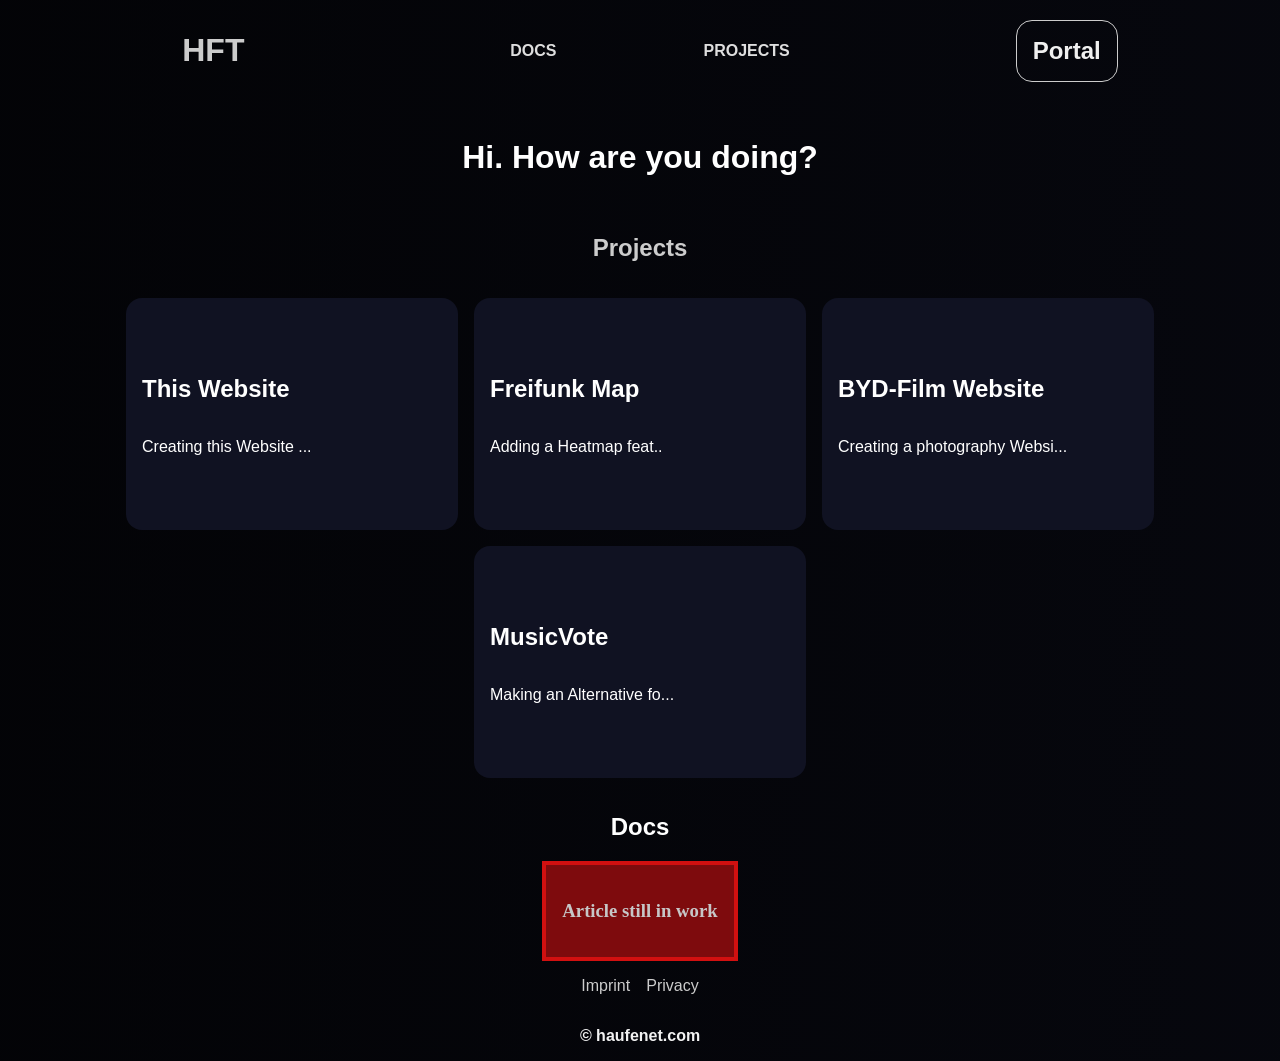
==== index.html @ c3b8f381 "changed_mobile_menu_system+Changed_api_url" ====
<!DOCTYPE html>
<html lang="en">

<head>
    <meta charset="UTF-8">
    <meta name="viewport" content="width=device-width, initial-scale=1.0">
    <title>Haufenet | Home</title>
    <link rel="stylesheet" href="index.css">
</head>

<body>
    <all id="all">
    <header>

        <div>
            <h1>HFT</h1>
        </div>
        <div id="header-options">
            <p onclick="window.location.href = '/#docs'">DOCS</p>
            <p onclick="window.location.href = '/#projects'">PROJECTS</p>
        </div>
        <div>
            <h2 onclick="window.location.href = '/portal'">Portal</h2>
            <p onclick="openmenu()" id="menu-button">Menu</p>
        </div>
    </header>
    <hero>
        <h1 style=" font-family: sans-serif; display: flex; justify-content: center;
        align-items: center; color: white;">Hi. How are you doing?</h1>
    </hero>

    <h2 id="projects" style=" font-family: sans-serif; align-items: center;
    justify-content: center;
    display: flex; color: hsl(0 0% 80%);">Projects</h2>
    <projects>
        <projects-sub onclick="window.location.href='/projects/this-website.html'">
            <h2>This Website</h2>
            <p>Creating this Website ...</p>
        </projects-sub>
        <projects-sub onclick="window.location.href = '/projects/heatmap.html'">
            <h2>Freifunk Map</h2>
            <p>Adding a Heatmap feat..</p>
        </projects-sub>
        <projects-sub onclick="window.location.href = '/projects/byd-film-website.html'">
            <h2>BYD-Film Website</h2>
            <p>Creating a photography Websi...</p>
        </projects-sub>
        <projects-sub onclick="window.location.href = '/projects/music-vote.html'">
            <h2>MusicVote</h2>
            <p>Making an Alternative fo...</p>
        </projects-sub>
    </projects>
    <h2 id="docs" style="font-family: sans-serif; align-items: center; justify-content: center; display: flex; color: white;">Docs</h2>
    <docs>
        <docs-sub>
            <h3>Article still in work</h3>
        </docs-sub>
    </docs>


    <footer>

        <div>
            <p onclick="window.location.href = '/imprint.html'">Imprint</p>
            <p onclick="window.location.href = '/privacy.html'">Privacy</p>
        </div>
        <div>
            <p style="font-weight: bold; color: hsl(0 0% 95%);">&copy; haufenet.com</p>

        </div>


    </footer>
</all>
    <menu id="menu">
        <div class="menu-down">
            <p onclick="closemenu()">Close</p>
            <p onclick="window.location.href = '/portal'">Portal</p>
            <p onclick="window.location.href = '/index.html#docs'">DOCS</p>
            <p onclick="window.location.href = '/index.html#projects'">PROJECTS</p>
        </div>
    </menu>


</body>
<script>
   function openmenu() {
        document.getElementById("all").style.display = "none";
        document.getElementById("menu").style.display = "flex";
    }
    function closemenu() {
        document.getElementById("all").style.display = "unset"
        document.getElementById("menu").style.display = "none"
    }
</script>

</html>
---- index.css ----
body{
    background: linear-gradient(90deg, hsl(232.5, 37.21%, 1.86%), hsl(232.5, 37.21%, 3.86%)) ;
    margin: 0;
    left: 0;
}
.content-up{
    display: grid;
    align-items: center;
    justify-content: center;

}
.content{
    max-width: 1000px;
    flex-direction: column;
    text-align: justify;
    display: flex;
    justify-content: center;
    font-family: sans-serif;
    padding: 1rem;
}
.content i{
    color: hsl(0 0% 70%);
}
.content h1{
    color: hsl(0 0% 80%);
}
.content h2, h3, h4{
    color: hsl(0 0% 78%);
}
.content p{
    color: hsl(0 0% 100%);
}

header{
     font-family: sans-serif;
     display: grid;
     grid-template-columns: 1fr 1fr 1fr;
}
header div {
    display: flex;
    align-items: center    ;
    justify-content: center;
    flex-direction: row;

}
#header-options{
    display: grid;
    grid-template-columns: 1fr 1fr;
    justify-content: center;
    align-items: center;
}
#header-options p{
    display: flex;

    align-items: center;
    justify-content: center;
}
header h1{
   color: hsl(0 0% 80%);
}
header  p:hover{
    background-color: rgba(255, 255, 255, 0.1);

}
header h2:hover {
    background-color: rgba(255, 255, 255, 0.1);

}
header  h2{
    padding: 1rem;
    border-radius: 1rem;
}
header  p{
    padding: 1rem;
    border-radius: 1rem;
}
header  h2{
    padding: 1rem;
    border-radius: 1rem;
}
header h2{
    color: hsl(0 0% 94%);
    border: solid hsl(0 0% 80%);
    border-width: 0.25px;
}
header p{
    font-weight: bold;
    color: hsl(0 0% 87%);
}

footer{
    display: flex;
    align-items: center;
    justify-content: center;
    flex-direction: column;
}
footer div{
    display: flex;
    align-items: center;
    justify-content: center;
    flex-direction: row;
    gap: 1rem;
}
footer div p{
    font-family: sans-serif;
    color: hsl(0 0% 80%);
}

#menu-button{
    display: none;
}

@media screen and (max-width: 768px) {
    #header-options{
        display: none;
    }
    #menu-button{
        display: unset;
    }
    header{
        grid-template-columns: 1fr 1fr;
    }
    header h2{
        padding: 0.5rem;
    }
}
projects{
    font-family: sans-serif;
    display: flex;
    align-items: center;
   flex-basis: 1fr;
   
    color: white;
    gap: 1rem;
    justify-content: center;
    padding: 1rem;
    flex-wrap: wrap;

}

docs{
    display: flex;
    align-items: center;
    justify-content: center;

}
docs-sub{
    border: 4px solid rgba(210, 16, 16, 7.594);
    padding: 1rem;
    display: flex;
    justify-content: center;
     background-color: rgba(210, 16, 16, 0.594);
}
hero{
    display: flex;
    align-items: center;
    justify-content: center;
    padding: 1rem;
}
projects-sub{
    border-radius: 1rem;
    padding: 1rem;
    height: 200px;
    width: 300px;
    background-color: hsl(232.5, 37.21%, 9.86%);
    display: flex;
    flex-direction: column;
    justify-content: center;
}
.menu-down{
    display: flex;
    justify-content: center;
    flex-direction: column;
    font-family: sans-serif;
    font-weight: bold;
    font-size: 3rem;
    color: hsl(0 0% 90%);
}
menu{
    display: none;
    
}
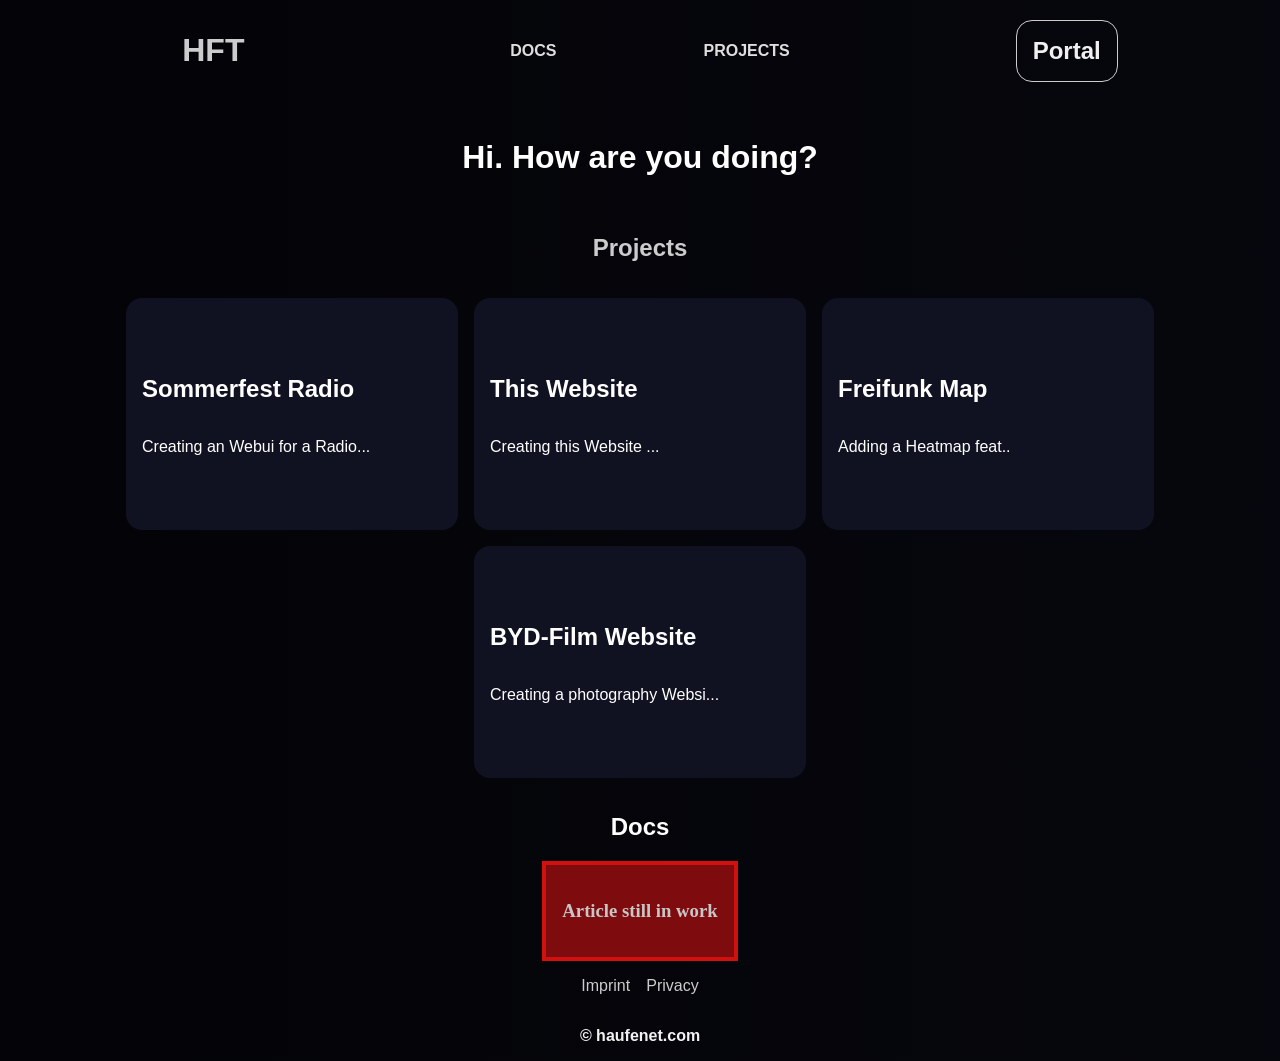
==== commit a3a7d3b0: "added  a new entry for a new project: radio" ====
--- a/index.html
+++ b/index.html
@@ -10,68 +10,71 @@
 
 <body>
     <all id="all">
-    <header>
+        <header>
 
-        <div>
-            <h1>HFT</h1>
-        </div>
-        <div id="header-options">
-            <p onclick="window.location.href = '/#docs'">DOCS</p>
-            <p onclick="window.location.href = '/#projects'">PROJECTS</p>
-        </div>
-        <div>
-            <h2 onclick="window.location.href = '/portal'">Portal</h2>
-            <p onclick="openmenu()" id="menu-button">Menu</p>
-        </div>
-    </header>
-    <hero>
-        <h1 style=" font-family: sans-serif; display: flex; justify-content: center;
+            <div>
+                <h1>HFT</h1>
+            </div>
+            <div id="header-options">
+                <p onclick="window.location.href = '/#docs'">DOCS</p>
+                <p onclick="window.location.href = '/#projects'">PROJECTS</p>
+            </div>
+            <div>
+                <h2 onclick="window.location.href = '/portal'">Portal</h2>
+                <p onclick="openmenu()" id="menu-button">Menu</p>
+            </div>
+        </header>
+        <hero>
+            <h1 style=" font-family: sans-serif; display: flex; justify-content: center;
         align-items: center; color: white;">Hi. How are you doing?</h1>
-    </hero>
+        </hero>
 
-    <h2 id="projects" style=" font-family: sans-serif; align-items: center;
+        <h2 id="projects" style=" font-family: sans-serif; align-items: center;
     justify-content: center;
     display: flex; color: hsl(0 0% 80%);">Projects</h2>
-    <projects>
-        <projects-sub onclick="window.location.href='/projects/this-website.html'">
-            <h2>This Website</h2>
-            <p>Creating this Website ...</p>
-        </projects-sub>
-        <projects-sub onclick="window.location.href = '/projects/heatmap.html'">
-            <h2>Freifunk Map</h2>
-            <p>Adding a Heatmap feat..</p>
-        </projects-sub>
-        <projects-sub onclick="window.location.href = '/projects/byd-film-website.html'">
-            <h2>BYD-Film Website</h2>
-            <p>Creating a photography Websi...</p>
-        </projects-sub>
-        <projects-sub onclick="window.location.href = '/projects/music-vote.html'">
-            <h2>MusicVote</h2>
-            <p>Making an Alternative fo...</p>
-        </projects-sub>
-    </projects>
-    <h2 id="docs" style="font-family: sans-serif; align-items: center; justify-content: center; display: flex; color: white;">Docs</h2>
-    <docs>
-        <docs-sub>
-            <h3>Article still in work</h3>
-        </docs-sub>
-    </docs>
+        <projects>
+            <projects-sub onclick="window.location.href = '/projects/radio.html'">
+                <h2>Sommerfest Radio</h2>
+                <p>Creating an Webui for a Radio...</p>
+            </projects-sub>
+            <projects-sub onclick="window.location.href='/projects/this-website.html'">
+                <h2>This Website</h2>
+                <p>Creating this Website ...</p>
+            </projects-sub>
+            <projects-sub onclick="window.location.href = '/projects/heatmap.html'">
+                <h2>Freifunk Map</h2>
+                <p>Adding a Heatmap feat..</p>
+            </projects-sub>
+            <projects-sub onclick="window.location.href = '/projects/byd-film-website.html'">
+                <h2>BYD-Film Website</h2>
+                <p>Creating a photography Websi...</p>
+            </projects-sub>
+
+        </projects>
+        <h2 id="docs"
+            style="font-family: sans-serif; align-items: center; justify-content: center; display: flex; color: white;">
+            Docs</h2>
+        <docs>
+            <docs-sub>
+                <h3>Article still in work</h3>
+            </docs-sub>
+        </docs>
 
 
-    <footer>
+        <footer>
 
-        <div>
-            <p onclick="window.location.href = '/imprint.html'">Imprint</p>
-            <p onclick="window.location.href = '/privacy.html'">Privacy</p>
-        </div>
-        <div>
-            <p style="font-weight: bold; color: hsl(0 0% 95%);">&copy; haufenet.com</p>
+            <div>
+                <p onclick="window.location.href = '/imprint.html'">Imprint</p>
+                <p onclick="window.location.href = '/privacy.html'">Privacy</p>
+            </div>
+            <div>
+                <p style="font-weight: bold; color: hsl(0 0% 95%);">&copy; haufenet.com</p>
 
-        </div>
+            </div>
 
 
-    </footer>
-</all>
+        </footer>
+    </all>
     <menu id="menu">
         <div class="menu-down">
             <p onclick="closemenu()">Close</p>
@@ -84,7 +87,7 @@
 
 </body>
 <script>
-   function openmenu() {
+    function openmenu() {
         document.getElementById("all").style.display = "none";
         document.getElementById("menu").style.display = "flex";
     }
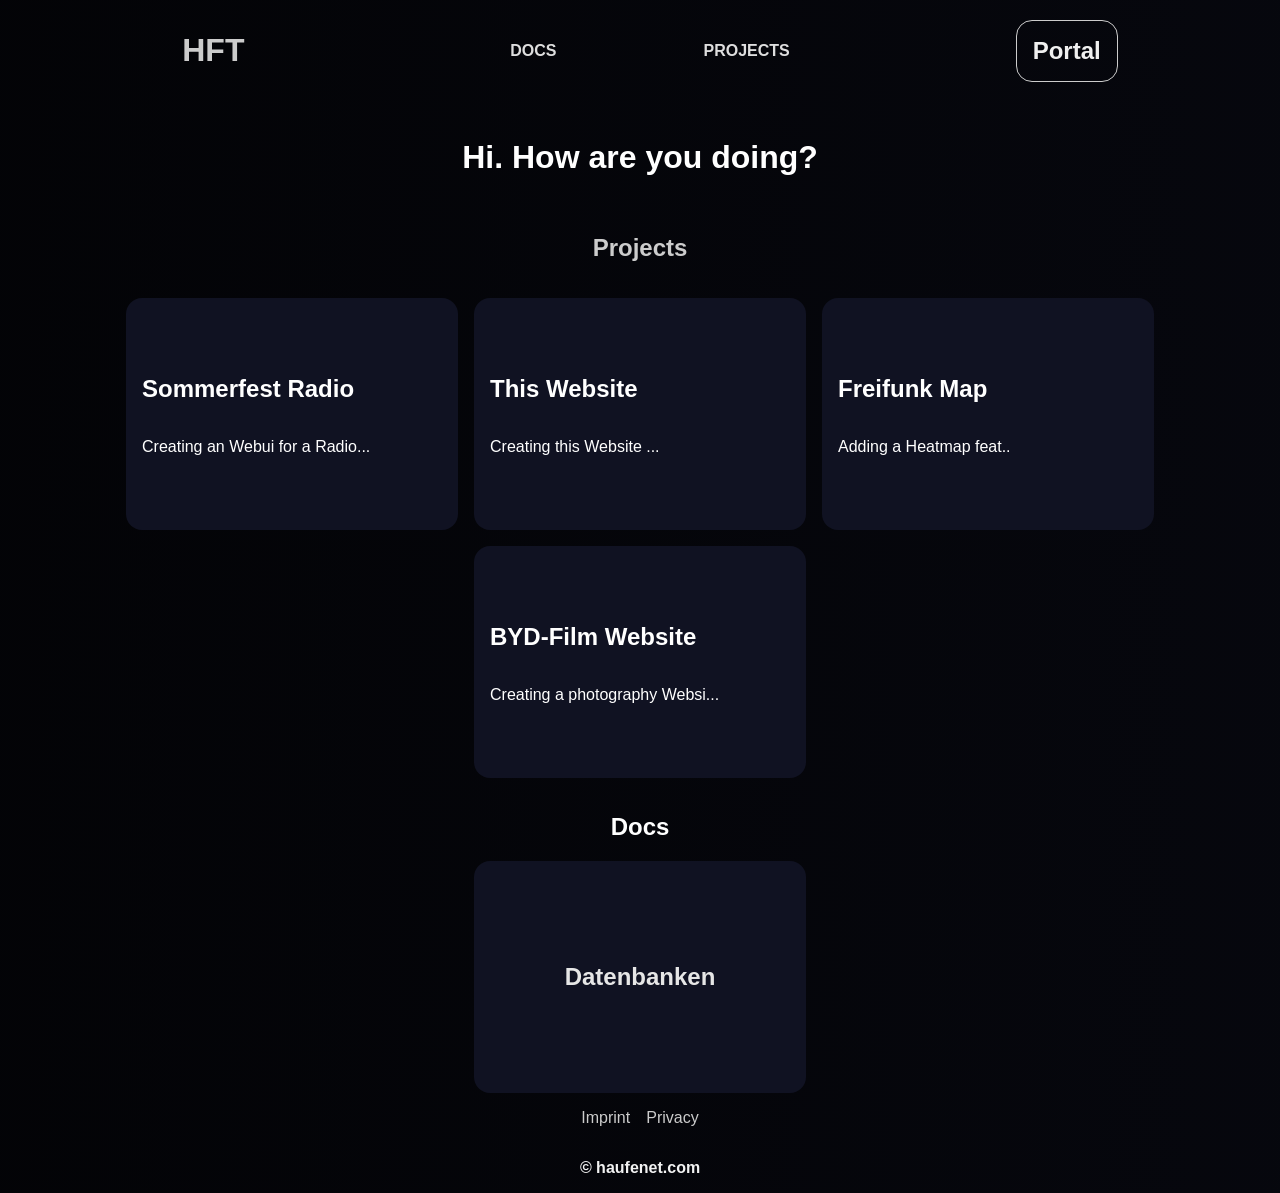
==== commit e0095768: "a bit is already added for the databank docs." ====
--- a/index.html
+++ b/index.html
@@ -55,9 +55,9 @@
             style="font-family: sans-serif; align-items: center; justify-content: center; display: flex; color: white;">
             Docs</h2>
         <docs>
-            <docs-sub>
-                <h3>Article still in work</h3>
-            </docs-sub>
+            <projects-sub style="color: hsl(0 0% 90%); font-family: sans-serif; display: flex; align-items: center; justify-content: center;" onclick="window.location.href = '/docs/datenbanken'">
+                <h2>Datenbanken</h2>
+            </projects-sub>
         </docs>
 
 
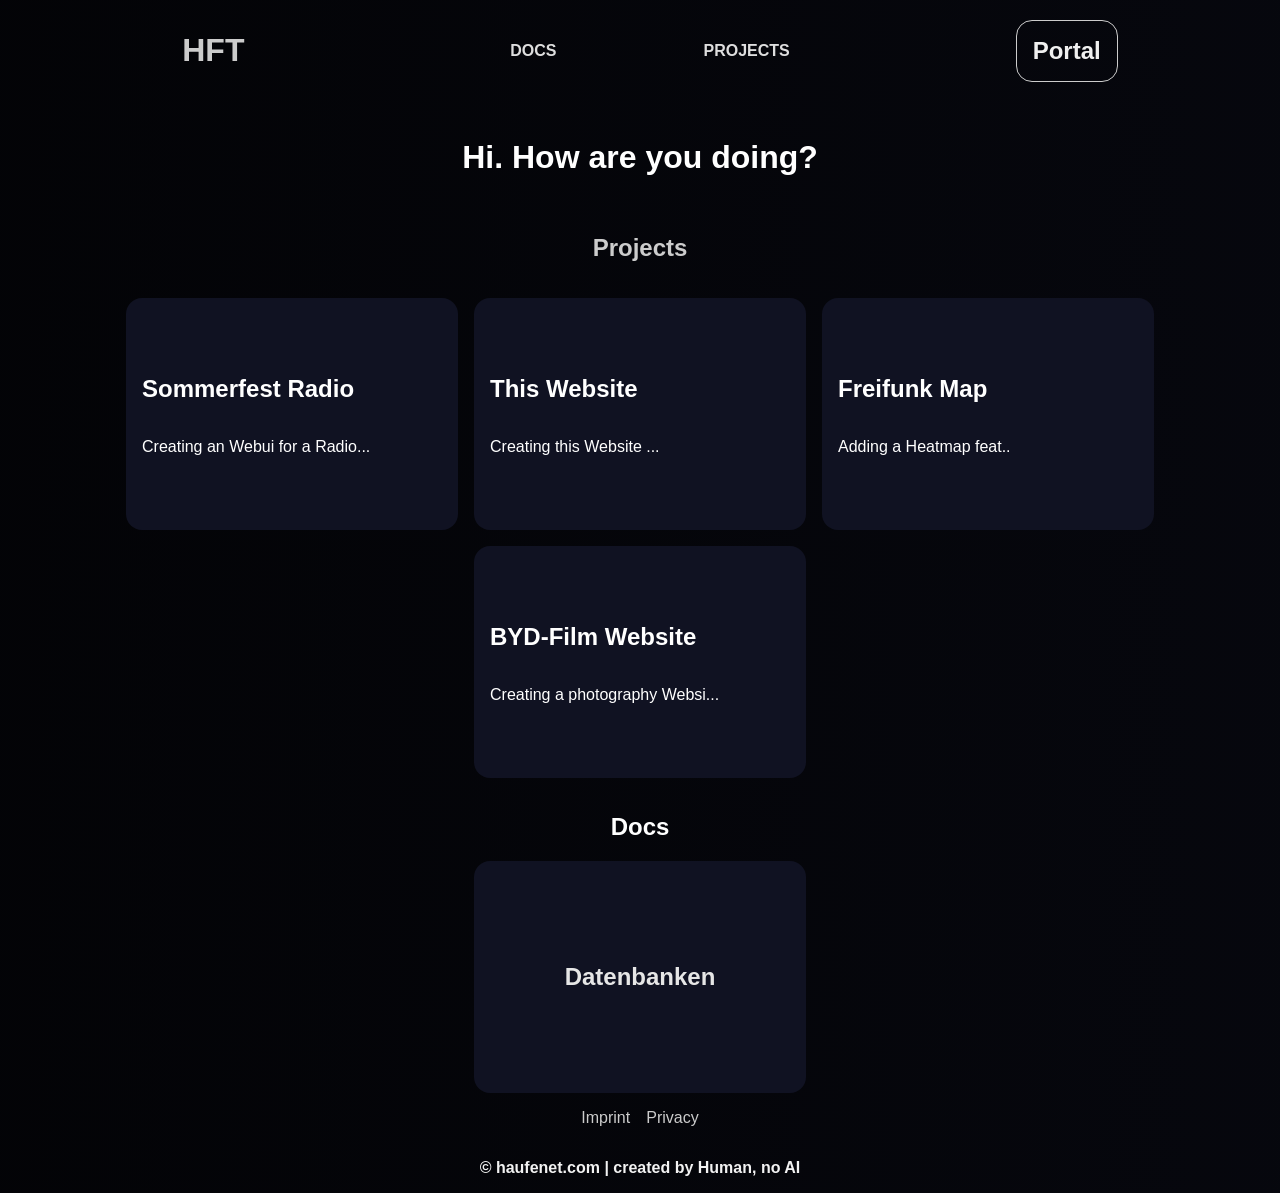
==== commit bcf640c7: "created by human tag" ====
--- a/index.html
+++ b/index.html
@@ -68,7 +68,7 @@
                 <p onclick="window.location.href = '/privacy.html'">Privacy</p>
             </div>
             <div>
-                <p style="font-weight: bold; color: hsl(0 0% 95%);">&copy; haufenet.com</p>
+                <p style="font-weight: bold; color: hsl(0 0% 95%);">&copy; haufenet.com | created by Human, no AI</p>
 
             </div>
 
